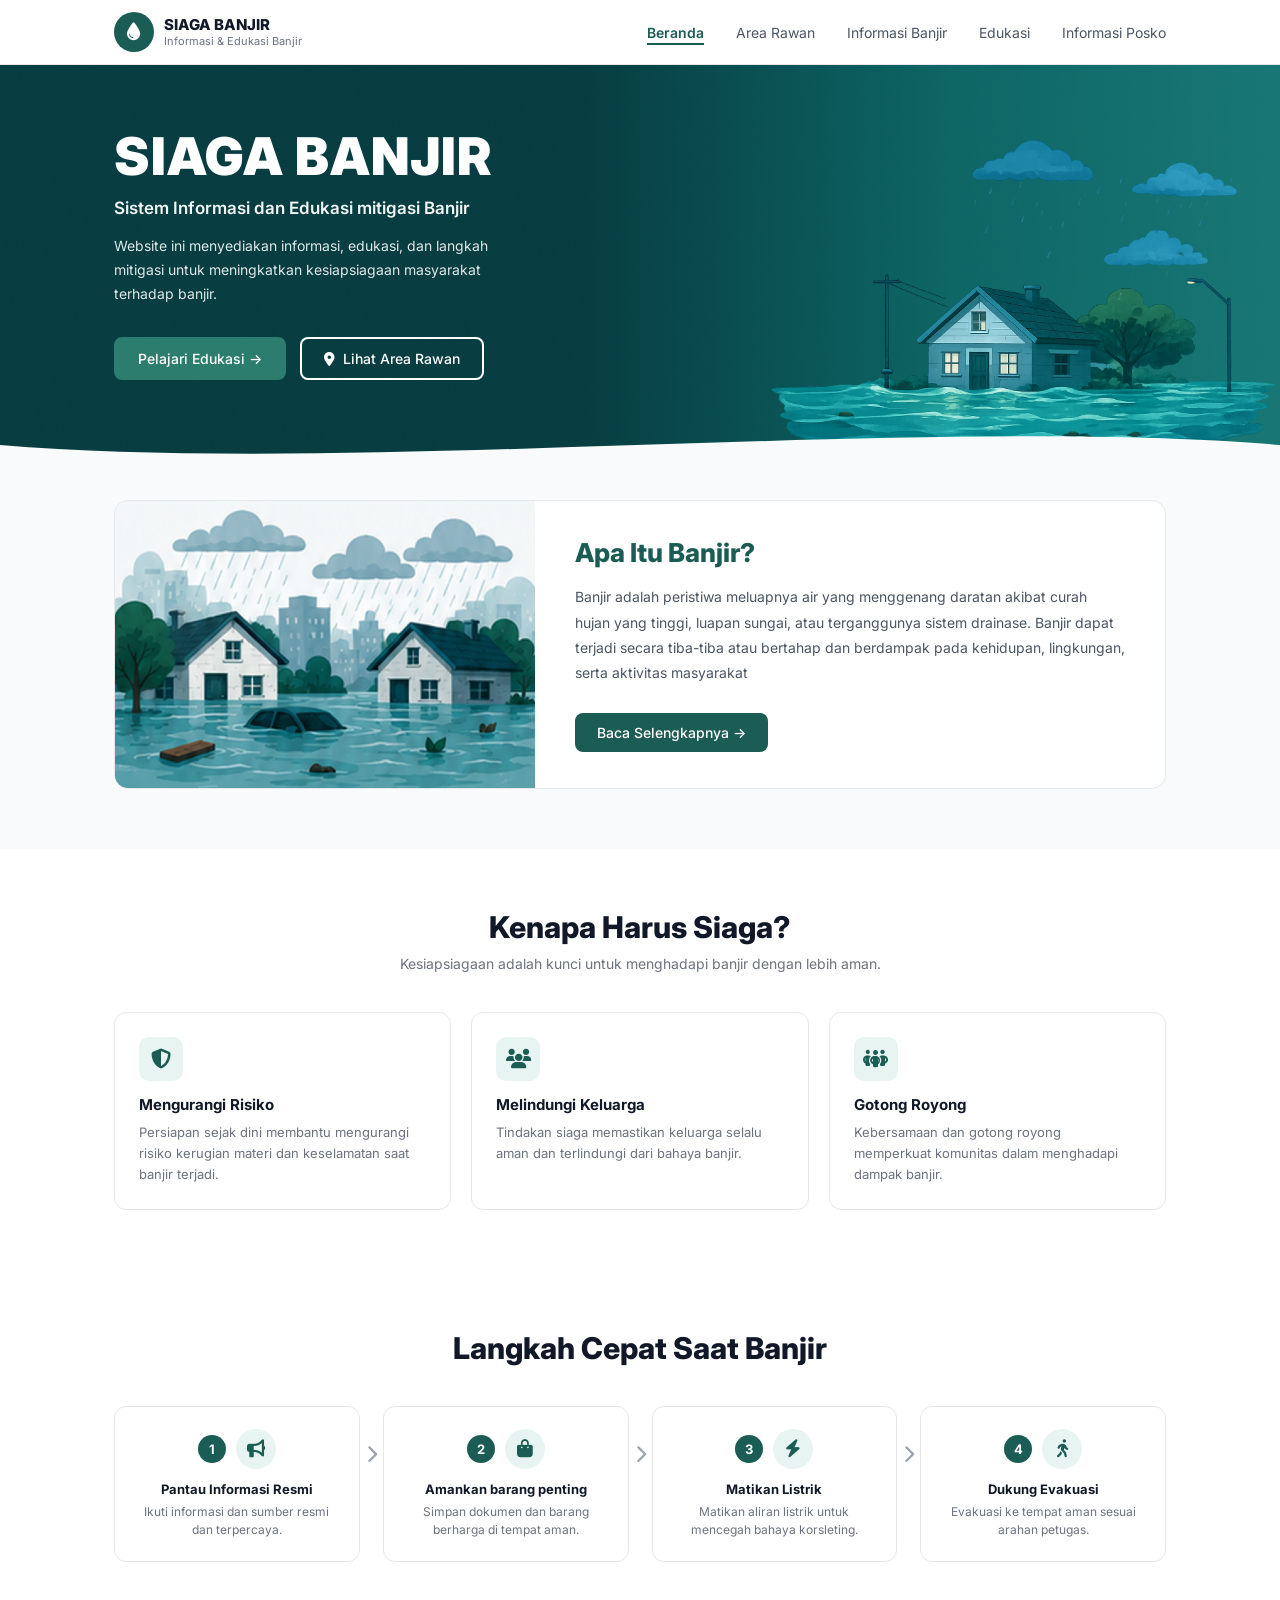
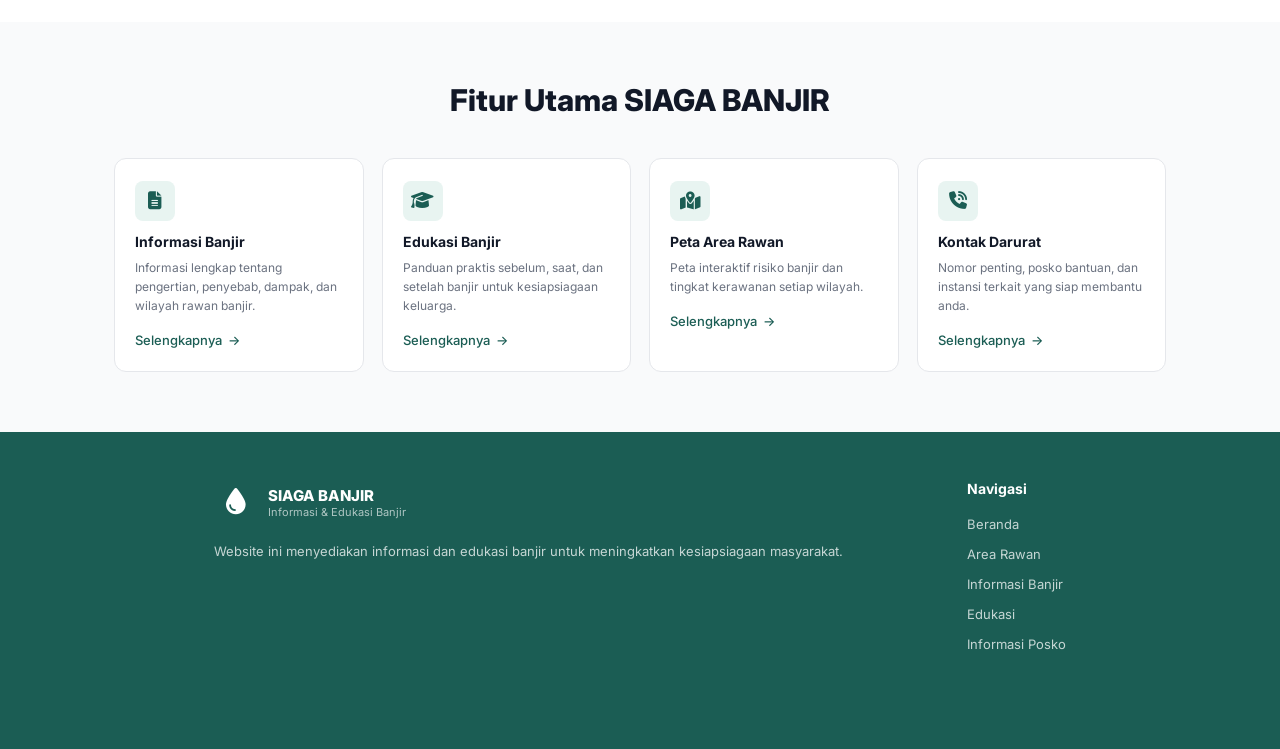
==== index.html @ dd025c6f "Initial commit Created from https://vercel.com/new" ====
<!DOCTYPE html>
<html lang="id">
<head>
  <meta charset="UTF-8" />
  <meta name="viewport" content="width=device-width, initial-scale=1.0" />
  <title>Siaga Banjir - Informasi & Edukasi Banjir</title>
  <link rel="stylesheet" href="https://cdnjs.cloudflare.com/ajax/libs/font-awesome/6.5.0/css/all.min.css" />
  <link rel="stylesheet" href="style.css" />
</head>
<body>

  <div id="navbar-placeholder"></div>

<!-- ── Hero ── -->
<section class="hero">
  <img class="hero-bg-img" src="image/background-banner.png" alt="Background Banner"/>
  <img class="hero-overlay-img" src="image/icbanner-beranda.png" alt="Banner Rumah"/>
  <div class="hero-inner">
    <div class="hero-content">
      <h1>SIAGA BANJIR</h1>
      <h2>Sistem Informasi dan Edukasi mitigasi Banjir</h2>
      <p>
        Website ini menyediakan informasi, edukasi,
        dan langkah mitigasi untuk meningkatkan
        kesiapsiagaan masyarakat terhadap banjir.
      </p>
      <div class="hero-buttons">
        <a href="edukasi.html" class="btn-primary">Pelajari Edukasi →</a>
        <a href="area-rawan.html" class="btn-outline-white"><i class="fa-solid fa-location-dot"></i> Lihat Area Rawan</a>
      </div>
    </div>
  </div>
  <div class="hero-wave">
    <svg viewBox="0 0 1440 55" xmlns="http://www.w3.org/2000/svg" preserveAspectRatio="none">
      <path d="M0,30 C400,60 1040,0 1440,30 L1440,55 L0,55 Z" fill="#f9fafb"/>
    </svg>
  </div>
</section>

<!-- ── Apa Itu Banjir ── -->
<section class="about-section">
  <div class="about-inner">
    <div class="about-card">
      <div class="about-image">
        <img src="image/card-beranda.png" alt="Ilustrasi banjir"/>
      </div>
      <div class="about-content">
        <h2>Apa Itu Banjir?</h2>
        <p>
          Banjir adalah peristiwa meluapnya air yang menggenang daratan akibat curah hujan
          yang tinggi, luapan sungai, atau terganggunya sistem drainase. Banjir dapat terjadi secara
          tiba-tiba atau bertahap dan berdampak pada kehidupan, lingkungan, serta aktivitas
          masyarakat
        </p>
        <a href="informasi-banjir.html" class="btn-dark-teal">
          Baca Selengkapnya →
        </a>
      </div>
    </div>
  </div>
</section>

  <!-- ── Kenapa Harus Siaga ── -->
  <section class="why-section">
    <div class="why-inner">
      <div class="section-header">
        <h2>Kenapa Harus Siaga?</h2>
        <p>Kesiapsiagaan adalah kunci untuk menghadapi banjir dengan lebih aman.</p>
      </div>
      <div class="why-grid">
        <div class="why-card">
          <div class="why-card-icon">
            <i class="fa-solid fa-shield-halved"></i>
          </div>
          <h3>Mengurangi Risiko</h3>
          <p>Persiapan sejak dini membantu mengurangi risiko kerugian materi dan keselamatan saat banjir terjadi.</p>
        </div>
        <div class="why-card">
          <div class="why-card-icon">
            <i class="fa-solid fa-users"></i>
          </div>
          <h3>Melindungi Keluarga</h3>
          <p>Tindakan siaga memastikan keluarga selalu aman dan terlindungi dari bahaya banjir.</p>
        </div>
        <div class="why-card">
          <div class="why-card-icon">
            <i class="fa-solid fa-people-group"></i>
          </div>
          <h3>Gotong Royong</h3>
          <p>Kebersamaan dan gotong royong memperkuat komunitas dalam menghadapi dampak banjir.</p>
        </div>
      </div>
    </div>
  </section>

  <!-- ── Langkah Cepat ── -->
  <section class="steps-section">
    <div class="steps-inner">
      <div class="section-header">
        <h2>Langkah Cepat Saat Banjir</h2>
      </div>
      <div class="steps-row">
        <div class="step-item">
          <div class="step-header">
            <div class="step-number">1</div>
            <div class="step-icon"><i class="fa-solid fa-bullhorn"></i></div>
          </div>
          <h3>Pantau Informasi Resmi</h3>
          <p>Ikuti informasi dan sumber resmi dan terpercaya.</p>
        </div>
        <div class="step-arrow"><i class="fa-solid fa-chevron-right"></i></div>
        <div class="step-item">
          <div class="step-header">
            <div class="step-number">2</div>
            <div class="step-icon"><i class="fa-solid fa-bag-shopping"></i></div>
          </div>
          <h3>Amankan barang penting</h3>
          <p>Simpan dokumen dan barang berharga di tempat aman.</p>
        </div>
        <div class="step-arrow"><i class="fa-solid fa-chevron-right"></i></div>
        <div class="step-item">
          <div class="step-header">
            <div class="step-number">3</div>
            <div class="step-icon"><i class="fa-solid fa-bolt"></i></div>
          </div>
          <h3>Matikan Listrik</h3>
          <p>Matikan aliran listrik untuk mencegah bahaya korsleting.</p>
        </div>
        <div class="step-arrow"><i class="fa-solid fa-chevron-right"></i></div>
        <div class="step-item">
          <div class="step-header">
            <div class="step-number">4</div>
            <div class="step-icon"><i class="fa-solid fa-person-walking"></i></div>
          </div>
          <h3>Dukung Evakuasi</h3>
          <p>Evakuasi ke tempat aman sesuai arahan petugas.</p>
        </div>
      </div>
    </div>
  </section>

    <!-- ── Fitur Utama ── -->
  <section class="features-section">
    <div class="features-inner">
      <div class="section-header">
        <h2>Fitur Utama SIAGA BANJIR</h2>
      </div>
      <div class="features-grid">
        <div class="feature-card">
          <div class="feature-card-icon">
            <i class="fa-solid fa-file-lines"></i>
          </div>
          <h3>Informasi Banjir</h3>
          <p>Informasi lengkap tentang pengertian, penyebab, dampak, dan wilayah rawan banjir.</p>
          <a href="informasi-banjir.html" class="feature-link">Selengkapnya &nbsp;→</a>
        </div>
        <div class="feature-card">
          <div class="feature-card-icon">
            <i class="fa-solid fa-graduation-cap"></i>
          </div>
          <h3>Edukasi Banjir</h3>
          <p>Panduan praktis sebelum, saat, dan setelah banjir untuk kesiapsiagaan keluarga.</p>
          <a href="edukasi.html" class="feature-link">Selengkapnya &nbsp;→</a>
        </div>
        <div class="feature-card">
          <div class="feature-card-icon">
            <i class="fa-solid fa-map-location-dot"></i>
          </div>
          <h3>Peta Area Rawan</h3>
          <p>Peta interaktif risiko banjir dan tingkat kerawanan setiap wilayah.</p>
          <a href="area-rawan.html" class="feature-link">Selengkapnya &nbsp;→</a>
        </div>
        <div class="feature-card">
          <div class="feature-card-icon">
            <i class="fa-solid fa-phone-volume"></i>
          </div>
          <h3>Kontak Darurat</h3>
          <p>Nomor penting, posko bantuan, dan instansi terkait yang siap membantu anda.</p>
          <a href="informasi-posko.html" class="feature-link">Selengkapnya &nbsp;→</a>
        </div>
      </div>
    </div>
  </section>

  <div id="footer-placeholder"></div>
  <script src="components.js"></script>

</body>
</html>
---- style.css ----
@import url('https://fonts.googleapis.com/css2?family=Inter:wght@400;500;600;700;800;900&display=swap');

* {
  box-sizing: border-box;
  margin: 0;
  padding: 0;
}

body {
  font-family: 'Inter', sans-serif;
  background-color: #ffffff;
  color: #111827;
}

/* ── Navbar ── */
.navbar {
  position: sticky;
  top: 0;
  z-index: 100;
  background: #ffffff;
  border-bottom: 1px solid #e5e7eb;
}

.navbar-inner {
  max-width: 1100px;
  margin: 0 auto;
  padding: 12px 24px;
  display: flex;
  align-items: center;
  justify-content: space-between;
}

.logo-wrap {
  display: flex;
  align-items: center;
  gap: 10px;
  text-decoration: none;
}

.logo-icon {
  width: 40px;
  height: 40px;
  background: #1B5D54;
  border-radius: 50%;
  display: flex;
  align-items: center;
  justify-content: center;
  color: white;
  font-size: 18px;
}

.logo-title {
  font-size: 15px;
  font-weight: 800;
  color: #111827;
  line-height: 1.2;
}

.logo-sub {
  font-size: 11px;
  color: #6b7280;
}

.nav-links {
  list-style: none;
  display: flex;
  gap: 32px;
}

.nav-links a {
  font-size: 14px;
  color: #4b5563;
  text-decoration: none;
  font-weight: 400;
}

.nav-links a:hover {
  color: #1B5D54;
}

.nav-links a.active {
  color: #1B5D54;
  font-weight: 600;
  border-bottom: 2px solid #1B5D54;
  padding-bottom: 2px;
}

/* ── Hero ── */
.hero{
  background-color:#1B5D54;
  position:relative;
  overflow:hidden;
  min-height:350px;
}

/* Background stretch full width */
.hero-bg-img{
  position:absolute;
  inset:0;
  width:100%;
  height:100%;
  object-fit:cover;
  object-position:center;
  display:block;
  z-index:0;
}

/* Overlay object image */
.hero-overlay-img{
  position:absolute;
  right:0;
  bottom:0;
  width:520px;
  height:auto;
  z-index:1;
  pointer-events:none;
}

.hero-inner{
  position:relative;
  z-index:2;
  max-width:1100px;
  margin:0 auto;
  padding:60px 24px 90px;
}

/* Subpage hero */
.hero-subpage{
  min-height:350px;
}

.hero-subpage .hero-bg-img{
  width:100%;
  height:100%;
  object-fit:cover;
  object-position:center;
}

.hero-subpage .hero-overlay-img{
  right:0;
  bottom:0;
  height:100%;
  max-height:350px;
  width:auto;
}

.hero-subpage .hero-inner{
  position:relative;
  z-index:2;
  max-width:1100px;
  margin:0 auto;
  padding:60px 24px 90px;
}

/* Responsive */
@media(max-width:768px){

  .hero{
    min-height:300px;
  }

  .hero-overlay-img{
    width:360px;
    right:0;
  }

  .hero-subpage{
    min-height:300px;
  }

  .hero-inner,
  .hero-subpage .hero-inner{
    padding:40px 24px 70px;
  }

}

.hero-content {
  max-width: 500px;
  color: white;
}

.hero-content h1 {
  font-size: 52px;
  font-weight: 900;
  letter-spacing: 1px;
  margin-bottom: 10px;
}

.hero-content h1.hero-h1-lg {
  font-size: 40px;
  font-weight: 800;
  letter-spacing: 0;
}

.hero-content h2 {
  font-size: 17px;
  font-weight: 600;
  margin-bottom: 16px;
  opacity: 0.95;
}

.hero-content p {
  font-size: 14px;
  line-height: 1.7;
  opacity: 0.88;
  margin-bottom: 32px;
  max-width: 400px;
}

.hero-buttons {
  display: flex;
  gap: 14px;
  flex-wrap: wrap;
}

.btn-primary {
  display: inline-flex;
  align-items: center;
  gap: 6px;
  background-color: #2D7D6F;
  color: white;
  padding: 11px 22px;
  border-radius: 8px;
  font-size: 14px;
  font-weight: 500;
  border: 2px solid #2D7D6F;
  text-decoration: none;
  cursor: pointer;
  transition: background 0.2s;
}

.btn-primary:hover {
  background-color: #1f6a5e;
  border-color: #1f6a5e;
}

.btn-outline-white {
  display: inline-flex;
  align-items: center;
  gap: 8px;
  background-color: transparent;
  color: white;
  padding: 11px 22px;
  border-radius: 8px;
  font-size: 14px;
  font-weight: 500;
  border: 2px solid white;
  text-decoration: none;
  cursor: pointer;
  transition: background 0.2s;
}

.btn-outline-white:hover {
  background-color: rgba(255, 255, 255, 0.1);
}

.hero-wave {
  position: absolute;
  bottom: 0;
  left: 0;
  right: 0;
  line-height: 0;
  pointer-events: none;
  z-index: 2;
}

.hero-wave svg {
  display: block;
  width: 100%;
  height: 55px;
}

/* ── Stats Section ── */
.stats-section {
  background: #f9fafb;
  padding: 50px 0;
}

.stats-inner {
  max-width: 1100px;
  margin: 0 auto;
  padding: 0 24px;
  display: grid;
  grid-template-columns: repeat(4, 1fr);
  gap: 20px;
}

.stat-card {
  background: white;
  border: 1px solid #e5e7eb;
  border-radius: 12px;
  padding: 20px 18px;
  display: flex;
  align-items: flex-start;
  gap: 14px;
}

.stat-icon {
  color: #1B5D54;
  font-size: 32px;
  flex-shrink: 0;
  margin-top: 4px;
}

.stat-label {
  font-size: 13px;
  color: #6b7280;
  margin-bottom: 4px;
}

.stat-value {
  font-size: 30px;
  font-weight: 800;
  color: #111827;
  line-height: 1;
  margin-bottom: 6px;
}

.stat-desc {
  font-size: 12px;
  color: #9ca3af;
  line-height: 1.5;
}

/* ── Apa Itu Banjir ── */
.about-section{
  background:#f9fafb;
  padding:30px 0 60px;
}
 
.about-inner{
  max-width:1100px;
  margin:0 auto;
  padding:0 24px;
}
 
.about-card{
  background:white;
  border:1px solid #e5e7eb;
  border-radius:14px;
  overflow:hidden;
  display:flex;
  align-items:stretch;
}
 
.about-image{
  flex:0 0 420px;
  overflow:hidden;
  background:#dfeaf5;
}
 
.about-image img{
  width:100%;
  height:100%;
  object-fit:cover;
  object-position:center;
  display:block;
}
 
.about-content{
  flex:1;
  padding:36px 40px;
  display:flex;
  flex-direction:column;
  justify-content:center;
}
 
.about-content h2{
  font-size:26px;
  font-weight:800;
  color:#1B5D54;
  margin-bottom:16px;
}
 
.about-content p{
  font-size:14px;
  color:#4b5563;
  line-height:1.8;
  margin-bottom:28px;
}
 
.btn-dark-teal{
  display:inline-flex;
  align-items:center;
  gap:8px;
  background-color:#1B5D54;
  color:white;
  padding:11px 22px;
  border-radius:8px;
  font-size:14px;
  font-weight:500;
  text-decoration:none;
  align-self:flex-start;
  transition:0.2s;
}
 
.btn-dark-teal:hover{
  background-color:#144a42;
}

/* ── Kenapa Harus Siaga ── */
.why-section {
  background: #ffffff;
  padding: 60px 0;
}

.section-header {
  text-align: center;
  margin-bottom: 40px;
}

.section-header h2 {
  font-size: 30px;
  font-weight: 800;
  color: #111827;
  margin-bottom: 10px;
}

.section-header p {
  font-size: 14px;
  color: #6b7280;
}

.why-inner {
  max-width: 1100px;
  margin: 0 auto;
  padding: 0 24px;
}

.why-grid {
  display: grid;
  grid-template-columns: repeat(3, 1fr);
  gap: 20px;
}

.why-card {
  background: white;
  border: 1px solid #e5e7eb;
  border-radius: 12px;
  padding: 24px;
}

.why-card-icon {
  width: 44px;
  height: 44px;
  border-radius: 10px;
  background: #e8f4f1;
  display: flex;
  align-items: center;
  justify-content: center;
  color: #1B5D54;
  font-size: 20px;
  margin-bottom: 14px;
}

.why-card h3 {
  font-size: 15px;
  font-weight: 700;
  color: #111827;
  margin-bottom: 8px;
}

.why-card p {
  font-size: 13px;
  color: #6b7280;
  line-height: 1.6;
}

/* ── Fitur Utama ── */
.features-section {
  background: #f9fafb;
  padding: 60px 0;
}

.features-inner {
  max-width: 1100px;
  margin: 0 auto;
  padding: 0 24px;
}

.features-grid {
  display: grid;
  grid-template-columns: repeat(4, 1fr);
  gap: 18px;
}

.feature-card {
  background: white;
  border: 1px solid #e5e7eb;
  border-radius: 12px;
  padding: 22px 20px;
}

.feature-card-icon {
  width: 40px;
  height: 40px;
  border-radius: 8px;
  background: #e8f4f1;
  display: flex;
  align-items: center;
  justify-content: center;
  color: #1B5D54;
  font-size: 18px;
  margin-bottom: 12px;
}

.feature-card h3 {
  font-size: 14px;
  font-weight: 700;
  color: #111827;
  margin-bottom: 8px;
}

.feature-card p {
  font-size: 12px;
  color: #6b7280;
  line-height: 1.6;
  margin-bottom: 14px;
}

.feature-link {
  font-size: 13px;
  color: #1B5D54;
  font-weight: 500;
  text-decoration: none;
  display: inline-flex;
  align-items: center;
  gap: 5px;
}

.feature-link:hover {
  text-decoration: underline;
}

/* ── Langkah Cepat ── */
.steps-section {
  background: #ffffff;
  padding: 60px 0;
}

.steps-inner {
  max-width: 1100px;
  margin: 0 auto;
  padding: 0 24px;
}

.steps-row {
  display: flex;
  align-items: flex-start;
  gap: 0;
}

.step-item {
  flex: 1;
  background: white;
  border: 1px solid #e5e7eb;
  border-radius: 12px;
  padding: 22px 18px;
  text-align: center;
}

.step-arrow {
  display: flex;
  align-items: center;
  justify-content: center;
  padding: 0 6px;
  margin-top: 40px;
  color: #9ca3af;
  font-size: 18px;
  flex-shrink: 0;
}

.step-header {
  display: flex;
  align-items: center;
  justify-content: center;
  gap: 10px;
  margin-bottom: 12px;
}

.step-number {
  width: 28px;
  height: 28px;
  border-radius: 50%;
  background: #1B5D54;
  color: white;
  font-size: 13px;
  font-weight: 700;
  display: flex;
  align-items: center;
  justify-content: center;
  flex-shrink: 0;
}

.step-icon {
  width: 40px;
  height: 40px;
  border-radius: 50%;
  background: #e8f4f1;
  display: flex;
  align-items: center;
  justify-content: center;
  color: #1B5D54;
  font-size: 18px;
}

.step-item h3 {
  font-size: 13px;
  font-weight: 700;
  color: #111827;
  margin-bottom: 6px;
}

.step-item p {
  font-size: 12px;
  color: #6b7280;
  line-height: 1.5;
}

/* ── Ingat Banner ── */
.reminder-section {
  background: #f9fafb;
  padding: 40px 0;
}

.reminder-inner {
  max-width: 1100px;
  margin: 0 auto;
  padding: 0 24px;
}

.reminder-banner {
  background: #fff8ec;
  border: 1px solid #fde68a;
  border-radius: 14px;
  padding: 24px 30px;
  display: flex;
  align-items: center;
  gap: 24px;
}

.reminder-bell {
  width: 60px;
  height: 60px;
  border-radius: 50%;
  background: #f59e0b;
  display: flex;
  align-items: center;
  justify-content: center;
  color: white;
  font-size: 26px;
  flex-shrink: 0;
}

.reminder-text {
  flex: 1;
}

.reminder-text h3 {
  font-size: 16px;
  font-weight: 700;
  color: #1B5D54;
  margin-bottom: 4px;
}

.reminder-text p {
  font-size: 13px;
  color: #4b5563;
  line-height: 1.5;
}

.reminder-badges {
  display: flex;
  gap: 14px;
  flex-shrink: 0;
}

.reminder-badge {
  background: white;
  border: 1px solid #e5e7eb;
  border-radius: 10px;
  padding: 14px 18px;
  display: flex;
  flex-direction: column;
  align-items: center;
  gap: 6px;
  min-width: 72px;
}

.reminder-badge-icon {
  font-size: 24px;
  color: #4b5563;
}

.reminder-badge-icon.warning {
  color: #f59e0b;
}

.reminder-badge-icon.shield {
  color: #1B5D54;
}

.reminder-badge span {
  font-size: 12px;
  color: #374151;
  font-weight: 500;
}

/* ── Footer ── */
.footer {
  background: #1B5D54;
  color: white;
  padding: 48px 0;
}

.footer-inner {
  max-width: 900px;
  margin: 0 auto;
  padding: 0 24px 48px;
  display: flex;
  justify-content: space-between;
  align-items: flex-start;
  gap: 48px;
}

.footer-logo-wrap {
  display: flex;
  align-items: center;
  gap: 10px;
  margin-bottom: 16px;
}

.footer-logo-icon {
  width: 44px;
  height: 44px;
  color: white;
  font-size: 26px;
  display: flex;
  align-items: center;
  justify-content: center;
}

.footer-logo-title {
  font-size: 15px;
  font-weight: 800;
  color: white;
}

.footer-logo-sub {
  font-size: 11px;
  color: rgba(255,255,255,0.65);
}

.footer-desc {
  font-size: 13px;
  color: rgba(255,255,255,0.75);
  line-height: 1.7;
  margin-bottom: 20px;
}

.footer-socials {
  display: flex;
  gap: 14px;
}

.footer-socials a {
  color: rgba(255,255,255,0.85);
  font-size: 20px;
  text-decoration: none;
  transition: color 0.2s;
}

.footer-socials a:hover {
  color: white;
}

.footer-col h4 {
  font-size: 14px;
  font-weight: 700;
  color: white;
  margin-bottom: 16px;
}

.footer-links {
  list-style: none;
  display: flex;
  flex-direction: column;
  gap: 10px;
}

.footer-links a {
  font-size: 13px;
  color: rgba(255,255,255,0.75);
  text-decoration: none;
  transition: color 0.2s;
}

.footer-links a:hover {
  color: white;
}

.contact-item {
  display: flex;
  align-items: flex-start;
  gap: 10px;
  margin-bottom: 12px;
}

.contact-item i {
  color: rgba(255,255,255,0.85);
  font-size: 15px;
  margin-top: 1px;
  flex-shrink: 0;
}

.contact-item span {
  font-size: 13px;
  color: rgba(255,255,255,0.75);
  line-height: 1.5;
}

.contact-item .email-highlight {
  background: #2D7D6F;
  padding: 2px 8px;
  border-radius: 4px;
  color: white;
  font-size: 13px;
}


/* (hero-slim removed — all heroes now use .hero-img-fill full-bleed) */

/* Map section */
.map-section {
  background: #ffffff;
  padding: 56px 0;
}

.map-section-inner {
  max-width: 1100px;
  margin: 0 auto;
  padding: 0 24px;
}

.map-layout {
  display: flex;
  gap: 28px;
  align-items: flex-start;
  margin-top: 36px;
}

.map-container {
  flex: 1;
  border: 1px solid #e5e7eb;
  border-radius: 12px;
  overflow: hidden;
  height: 380px;
  position: relative;
  z-index: 0;
}

#leaflet-map {
  width: 100%;
  height: 100%;
}

.map-legend {
  width: 220px;
  flex-shrink: 0;
}

.map-legend h3 {
  font-size: 15px;
  font-weight: 700;
  color: #111827;
  margin-bottom: 16px;
}

.legend-item {
  display: flex;
  align-items: flex-start;
  gap: 10px;
  margin-bottom: 18px;
}

.legend-dot {
  width: 18px;
  height: 18px;
  border-radius: 50% 50% 50% 0;
  transform: rotate(-45deg);
  flex-shrink: 0;
  margin-top: 2px;
}

.legend-dot.red    { background: #e53e3e; }
.legend-dot.yellow { background: #d97706; }
.legend-dot.green  { background: #16a34a; }

.legend-text h4 {
  font-size: 13px;
  font-weight: 700;
  margin-bottom: 3px;
}

.legend-text h4.red    { color: #e53e3e; }
.legend-text h4.yellow { color: #d97706; }
.legend-text h4.green  { color: #16a34a; }

.legend-text p {
  font-size: 12px;
  color: #6b7280;
  line-height: 1.5;
}

/* Informasi Tingkat Risiko */
.risk-info-section {
  background: #f9fafb;
  padding: 60px 0;
}

.risk-info-inner {
  max-width: 1100px;
  margin: 0 auto;
  padding: 0 24px;
}

.risk-section-title {
  text-align: center;
  font-size: 28px;
  font-weight: 800;
  color: #1B5D54;
  text-decoration: underline;
  text-underline-offset: 5px;
  margin-bottom: 32px;
}

.risk-cards-grid {
  display: grid;
  grid-template-columns: repeat(3, 1fr);
  gap: 20px;
}

.risk-card {
  background: white;
  border: 1px solid #e5e7eb;
  border-radius: 12px;
  padding: 22px;
}

.risk-card-header {
  display: flex;
  align-items: center;
  gap: 12px;
  margin-bottom: 16px;
}

.risk-card-icon {
  width: 44px;
  height: 44px;
  border-radius: 10px;
  display: flex;
  align-items: center;
  justify-content: center;
  font-size: 20px;
  flex-shrink: 0;
}

.risk-card-icon.red    { background: #fef2f2; color: #e53e3e; }
.risk-card-icon.yellow { background: #fffbeb; color: #d97706; }
.risk-card-icon.green  { background: #f0fdf4; color: #16a34a; }

.risk-card-header h3 {
  font-size: 15px;
  font-weight: 700;
}

.risk-card-header h3.red    { color: #e53e3e; }
.risk-card-header h3.yellow { color: #d97706; }
.risk-card-header h3.green  { color: #16a34a; }

.risk-bullet-list {
  list-style: none;
  display: flex;
  flex-direction: column;
  gap: 7px;
}

.risk-bullet-list li {
  display: flex;
  align-items: flex-start;
  gap: 8px;
  font-size: 13px;
  color: #4b5563;
}

.risk-bullet-list li i {
  font-size: 13px;
  flex-shrink: 0;
  margin-top: 1px;
}

.risk-bullet-list li i.red    { color: #e53e3e; }
.risk-bullet-list li i.yellow { color: #d97706; }
.risk-bullet-list li i.green  { color: #16a34a; }

/* Data Daerah Terdampak */
.data-section {
  background: #ffffff;
  padding: 60px 0;
}

.data-section-inner {
  max-width: 1100px;
  margin: 0 auto;
  padding: 0 24px;
}

.data-section-header {
  text-align: center;
  margin-bottom: 36px;
}

.data-section-header h2 {
  font-size: 28px;
  font-weight: 800;
  color: #111827;
  margin-bottom: 8px;
}

.data-section-header p {
  font-size: 14px;
  color: #6b7280;
}

.data-table-wrap {
  border: 1px solid #e5e7eb;
  border-radius: 12px;
  overflow: hidden;
}

.data-table {
  width: 100%;
  border-collapse: collapse;
}

.data-table thead tr {
  background: #1B5D54;
  color: white;
}

.data-table thead th {
  padding: 14px 20px;
  font-size: 14px;
  font-weight: 600;
  text-align: left;
}

.data-table tbody tr {
  border-bottom: 1px solid #f3f4f6;
}

.data-table tbody tr:last-child {
  border-bottom: none;
}

.data-table tbody td {
  padding: 14px 20px;
  font-size: 13px;
  color: #374151;
}

.data-table tbody td:first-child {
  font-weight: 600;
  color: #111827;
}

.badge-tinggi   { color: #e53e3e; font-weight: 700; }
.badge-sedang   { color: #d97706; font-weight: 700; }
.badge-rendah   { color: #16a34a; font-weight: 700; }
.status-sering  { color: #e53e3e; font-weight: 600; }
.status-kadang  { color: #d97706; font-weight: 600; }
.status-jarang  { color: #16a34a; font-weight: 600; }

.data-footnote {
  font-size: 12px;
  color: #9ca3af;
  margin-top: 10px;
  font-style: italic;
}

/* Waspada Banner */
.waspada-section {
  background: #f9fafb;
  padding: 40px 0;
}

.waspada-inner {
  max-width: 1100px;
  margin: 0 auto;
  padding: 0 24px;
}

.waspada-banner {
  background: #eef6f5;
  border: 1px solid #b2d8d2;
  border-radius: 14px;
  padding: 24px 32px;
  display: flex;
  align-items: center;
  gap: 22px;
}

.waspada-icon {
  font-size: 42px;
  color: #1B5D54;
  flex-shrink: 0;
}

.waspada-text h3 {
  font-size: 17px;
  font-weight: 700;
  color: #1B5D54;
  margin-bottom: 6px;
}

.waspada-text p {
  font-size: 13px;
  color: #4b5563;
  line-height: 1.6;
}

/* ════════════════════════════════════
   Informasi Banjir page styles
   ════════════════════════════════════ */

/* Apa Itu Banjir - two column layout */
.apa-banjir-section {
  background: #ffffff;
  padding: 60px 0;
}

.apa-banjir-inner {
  max-width: 1100px;
  margin: 0 auto;
  padding: 0 24px;
}

.apa-banjir-inner h2 {
  text-align: center;
  font-size: 28px;
  font-weight: 800;
  color: #1B5D54;
  margin-bottom: 36px;
}

.apa-banjir-layout {
  display: flex;
  gap: 40px;
  align-items: center;
}

.apa-banjir-text {
  flex: 1;
}

.apa-banjir-text p {
  font-size: 14px;
  color: #4b5563;
  line-height: 1.85;
  text-align: justify;
}

.apa-banjir-img {
  flex:0 0 320px;
  display:flex;
  justify-content:center;
  align-items:center;
}

.apa-banjir-img img {
  width:100%;
  max-width:320px;
  height:auto;
  object-fit:contain;
  border-radius:12px;
  display:block;
}

/* Penyebab Banjir */
.penyebab-section {
  background: #f9fafb;
  padding: 60px 0;
}

.penyebab-inner {
  max-width: 1100px;
  margin: 0 auto;
  padding: 0 24px;
}

.penyebab-inner h2 {
  text-align: center;
  font-size: 28px;
  font-weight: 800;
  color: #1B5D54;
  margin-bottom: 36px;
}

.penyebab-grid {
  display: grid;
  grid-template-columns: repeat(6, 1fr);
  gap: 16px;
}

.penyebab-card {
  background: white;
  border: 1px solid #e5e7eb;
  border-radius: 12px;
  padding: 18px 14px;
  text-align: left;
  display: flex;
  flex-direction: column;
}

.penyebab-card-img{
  width:100%;
  height:120px;
  object-fit:contain;
  object-position:center;
  display:block;
  margin-bottom:16px;
}

.penyebab-card h3 {
  font-size: 13px;
  font-weight: 700;
  color: #111827;
  margin-bottom: 6px;
}

.penyebab-card p {
  font-size: 12px;
  color: #6b7280;
  line-height: 1.55;
}

/* Dampak Banjir */
.dampak-section {
  background: #ffffff;
  padding: 60px 0;
}

.dampak-inner {
  max-width: 1100px;
  margin: 0 auto;
  padding: 0 24px;
}

.dampak-inner h2 {
  text-align: center;
  font-size: 28px;
  font-weight: 800;
  color: #1B5D54;
  margin-bottom: 36px;
}

.dampak-grid {
  display: grid;
  grid-template-columns: repeat(4, 1fr);
  gap: 18px;
}

.dampak-card {
  background: white;
  border: 1px solid #e5e7eb;
  border-radius: 12px;
  padding: 22px 18px;
  display: flex;
  align-items: flex-start;
  gap: 14px;
}

.dampak-icon {
  width: 44px;
  height: 44px;
  border-radius: 10px;
  display: flex;
  align-items: center;
  justify-content: center;
  font-size: 20px;
  flex-shrink: 0;
}

.dampak-icon.red    { background: #fef2f2; color: #e53e3e; }
.dampak-icon.yellow { background: #fffbeb; color: #d97706; }
.dampak-icon.green  { background: #f0fdf4; color: #16a34a; }
.dampak-icon.teal   { background: #e8f4f1; color: #1B5D54; }

.dampak-card h3 {
  font-size: 14px;
  font-weight: 700;
  color: #111827;
  margin-bottom: 6px;
}

.dampak-card p {
  font-size: 12px;
  color: #6b7280;
  line-height: 1.6;
}

/* Wilayah Rawan Banjir table */
.wilayah-section {
  background: #f9fafb;
  padding: 60px 0;
}

.wilayah-inner {
  max-width: 1100px;
  margin: 0 auto;
  padding: 0 24px;
}

.wilayah-inner h2 {
  text-align: center;
  font-size: 28px;
  font-weight: 800;
  color: #111827;
  margin-bottom: 32px;
}

.wilayah-table-wrap {
  border: 1px solid #e5e7eb;
  border-radius: 12px;
  overflow: hidden;
}

.wilayah-table {
  width: 100%;
  border-collapse: collapse;
}

.wilayah-table thead tr {
  background: #1B5D54;
  color: white;
}

.wilayah-table thead th {
  padding: 14px 20px;
  font-size: 14px;
  font-weight: 600;
  text-align: left;
}

.wilayah-table tbody tr {
  border-bottom: 1px solid #f3f4f6;
  background: white;
}

.wilayah-table tbody tr:last-child {
  border-bottom: none;
}

.wilayah-table tbody td {
  padding: 16px 20px;
  font-size: 13px;
  color: #374151;
  vertical-align: middle;
}

.wilayah-table tbody td:last-child {
  color: #6b7280;
}

.wilayah-jenis {
  display: flex;
  align-items: center;
  gap: 10px;
}

.wilayah-jenis-icon {
  width: 36px;
  height: 36px;
  background: #e8f4f1;
  border-radius: 8px;
  display: flex;
  align-items: center;
  justify-content: center;
  color: #1B5D54;
  font-size: 16px;
  flex-shrink: 0;
}

.wilayah-jenis span {
  font-weight: 600;
  color: #111827;
  font-size: 13px;
}

/* CTA Banner - informasi banjir */
.cta-section {
  background: #ffffff;
  padding: 40px 0 60px;
}

.cta-inner {
  max-width: 1100px;
  margin: 0 auto;
  padding: 0 24px;
}

.cta-banner {
  background: #eef6f5;
  border: 1px solid #b2d8d2;
  border-radius: 14px;
  padding: 28px 32px;
  display: flex;
  align-items: center;
  gap: 22px;
}

.cta-icon {
  font-size: 44px;
  color: #1B5D54;
  flex-shrink: 0;
}

.cta-text {
  flex: 1;
}

.cta-text h3 {
  font-size: 18px;
  font-weight: 700;
  color: #1B5D54;
  margin-bottom: 8px;
}

.cta-text p {
  font-size: 13px;
  color: #4b5563;
  line-height: 1.6;
}

.cta-right {
  display: flex;
  flex-direction: column;
  align-items: flex-end;
  gap: 12px;
  flex-shrink: 0;
}

.cta-dots {
  font-size: 18px;
  color: #9ca3af;
  letter-spacing: 3px;
}

.btn-cta-teal {
  display: inline-flex;
  align-items: center;
  gap: 8px;
  background-color: #1B5D54;
  color: white;
  padding: 11px 20px;
  border-radius: 8px;
  font-size: 14px;
  font-weight: 500;
  text-decoration: none;
  white-space: nowrap;
  transition: background 0.2s;
}

.btn-cta-teal:hover {
  background-color: #154a43;
}

/* ════════════════════════════════════
   Informasi Posko page styles
════════════════════════════════════ */

.nomer-section{
  background:#f9fafb;
  padding:60px 0;
}

.nomer-inner{
  max-width:1100px;
  margin:0 auto;
  padding:0 24px;
}

.nomer-inner h2{
  text-align:center;
  font-size:28px;
  font-weight:800;
  color:#1B5D54;
  margin-bottom:10px;
}

.nomer-inner .nomer-sub{
  text-align:center;
  font-size:14px;
  color:#6b7280;
  margin-bottom:36px;
}

.nomer-grid{
  display:grid;
  grid-template-columns:repeat(3,1fr);
  gap:16px;
}

.nomer-card{
  background:white;
  border:1px solid #e5e7eb;
  border-radius:12px;
  padding:20px 18px;
  display:flex;
  align-items:center;
  gap:16px;
}

.nomer-card-icon{
  width:52px;
  height:52px;
  flex-shrink:0;
  display:flex;
  align-items:center;
  justify-content:center;
}

.nomer-card-icon img{
  width:100%;
  height:100%;
  object-fit:contain;
  display:block;
}

/* Icon warna bawaan font-awesome */
.nomer-card-icon.red{
  border-radius:50%;
  background:#fef2f2;
  color:#e53e3e;
  font-size:22px;
}

.nomer-card-icon.orange{
  border-radius:50%;
  background:#fff7ed;
  color:#ea580c;
  font-size:22px;
}

.nomer-card-icon.blue{
  border-radius:50%;
  background:#eff6ff;
  color:#2563eb;
  font-size:22px;
}

.nomer-card h3{
  font-size:22px;
  font-weight:800;
  color:#111827;
  margin-bottom:2px;
  line-height:1;
}

.nomer-card p{
  font-size:13px;
  color:#6b7280;
}

/* Lokasi Posko */
.lokasi-section {
  background: #ffffff;
  padding: 60px 0;
}

.lokasi-inner {
  max-width: 1100px;
  margin: 0 auto;
  padding: 0 24px;
}

.lokasi-inner h2 {
  text-align: center;
  font-size: 28px;
  font-weight: 800;
  color: #111827;
  margin-bottom: 10px;
}

.lokasi-inner .lokasi-sub {
  text-align: center;
  font-size: 14px;
  color: #6b7280;
  margin-bottom: 32px;
}

.lokasi-table-wrap {
  border: 1px solid #e5e7eb;
  border-radius: 12px;
  overflow: hidden;
  margin-bottom: 20px;
}

.lokasi-table {
  width: 100%;
  border-collapse: collapse;
}

.lokasi-table thead tr {
  background: #e8f0f7;
}

.lokasi-table thead th {
  padding: 12px 20px;
  font-size: 13px;
  font-weight: 600;
  color: #374151;
  text-align: left;
}

.lokasi-table tbody tr {
  border-top: 1px solid #f3f4f6;
  background: white;
  height: 70px;
}

.lokasi-table tbody td {
  padding: 14px 20px;
  font-size: 13px;
  color: #374151;
}

.lokasi-table tbody td:first-child {
  font-weight: 600;
  color: #111827;
}

.pagination-wrap {
  display: flex;
  justify-content: center;
  align-items: center;
  gap: 6px;
  margin: 20px 0;
}

.pg-btn {
  padding: 7px 0;
  min-width: 36px;
  border: 1px solid #d1d5db;
  border-radius: 8px;
  background: white;
  color: #374151;
  font-size: 13px;
  font-weight: 400;
  cursor: pointer;
  transition: background 0.2s, color 0.2s;
  text-align: center;
}

.pg-btn:hover:not(:disabled) {
  background: var(--teal);
  color: white;
  border-color: var(--teal);
}

.pg-btn.pg-active {
  background: var(--teal);
  color: white;
  border-color: var(--teal);
  font-weight: 400;
}

.pg-btn:disabled {
  opacity: 0.35;
  cursor: default;
}

.peta-posko-banner {
  background: #eef6f5;
  border: 1px solid #b2d8d2;
  border-radius: 12px;
  padding: 18px 24px;
  display: flex;
  align-items: center;
  gap: 16px;
}

.peta-posko-icon {
  font-size: 28px;
  color: #1B5D54;
  flex-shrink: 0;
}

.peta-posko-text {
  flex: 1;
}

.peta-posko-text h4 {
  font-size: 14px;
  font-weight: 700;
  color: #1B5D54;
  margin-bottom: 3px;
}

.peta-posko-text p {
  font-size: 12px;
  color: #6b7280;
  line-height: 1.5;
}

.btn-peta {
  display: inline-flex;
  align-items: center;
  gap: 6px;
  background: #1B5D54;
  color: white;
  padding: 10px 18px;
  border-radius: 8px;
  font-size: 13px;
  font-weight: 500;
  text-decoration: none;
  white-space: nowrap;
  transition: background 0.2s;
  flex-shrink: 0;
}

.btn-peta:hover {
  background: #154a43;
}

/* Instansi Terkait */
.instansi-section {
  background: #f9fafb;
  padding: 60px 0;
}

.instansi-inner {
  max-width: 1100px;
  margin: 0 auto;
  padding: 0 24px;
}

.instansi-inner h2 {
  text-align: center;
  font-size: 28px;
  font-weight: 800;
  color: #111827;
  margin-bottom: 10px;
}

.instansi-inner .instansi-sub {
  text-align: center;
  font-size: 14px;
  color: #6b7280;
  margin-bottom: 36px;
}

.instansi-grid {
  display: grid;
  grid-template-columns: repeat(3, 1fr);
  gap: 16px;
}

.instansi-card {
  background: white;
  border: 1px solid #e5e7eb;
  border-radius: 12px;
  padding: 20px 18px;
  display: flex;
  align-items: center;
  gap: 14px;
}

.instansi-logo{
  width:52px;
  height:52px;
  flex-shrink:0;
  display:flex;
  align-items:center;
  justify-content:center;
  overflow:visible;
  background:transparent;
}

.instansi-logo img{
  width:100%;
  height:100%;
  object-fit:contain;
  display:block;
}

.instansi-card h3 {
  font-size: 14px;
  font-weight: 700;
  color: #111827;
  margin-bottom: 3px;
}

.instansi-card p {
  font-size: 12px;
  color: #6b7280;
  line-height: 1.5;
}

/* ════════════════════════════════════
   Edukasi page styles
   ════════════════════════════════════ */

.cara-section {
  background: #ffffff;
  padding: 60px 0 40px;
}

.cara-inner {
  max-width: 1100px;
  margin: 0 auto;
  padding: 0 24px;
  text-align: center;
}

.cara-inner h2 {
  font-size: 28px;
  font-weight: 800;
  color: #1B5D54;
  margin-bottom: 10px;
}

.cara-inner p {
  font-size: 14px;
  color: #6b7280;
  line-height: 1.6;
}

/* Alternating step cards */
.steps-cards-section {
  background: #ffffff;
  padding: 20px 0 60px;
}

.steps-cards-inner {
  max-width: 1100px;
  margin: 0 auto;
  padding: 0 24px;
  display: flex;
  flex-direction: column;
  gap: 20px;
}

.edu-card {
  border: 1px solid #e5e7eb;
  border-radius: 14px;
  overflow: hidden;
  display: flex;
  min-height: 260px;
}

.edu-card.bg-light {
  background: #e8f0f7;
}

.edu-card.bg-white {
  background: #ffffff;
}

.edu-card-image {
  flex:0 0 280px;
  height:260px;
  overflow:hidden;
  background:#dfeaf5;
}

.edu-card-image img {
  width:100%;
  height:100%;
  object-fit:cover;
  object-position:center;
  display:block;
  background:transparent;
  transform:scale(1.03);
}

.edu-card-body {
  flex: 1;
  padding: 32px 36px;
  display: flex;
  flex-direction: column;
  justify-content: center;
}

.edu-card-body h3 {
  font-size: 20px;
  font-weight: 800;
  color: #111827;
  margin-bottom: 8px;
}

.edu-card-body .edu-desc {
  font-size: 13px;
  color: #6b7280;
  margin-bottom: 18px;
  line-height: 1.5;
}

.edu-checklist {
  list-style: none;
  display: flex;
  flex-direction: column;
  gap: 9px;
}

.edu-checklist li {
  display: flex;
  align-items: flex-start;
  gap: 9px;
  font-size: 13px;
  color: #374151;
}

.edu-checklist li i {
  color: #1B5D54;
  font-size: 16px;
  flex-shrink: 0;
  margin-top: 1px;
}
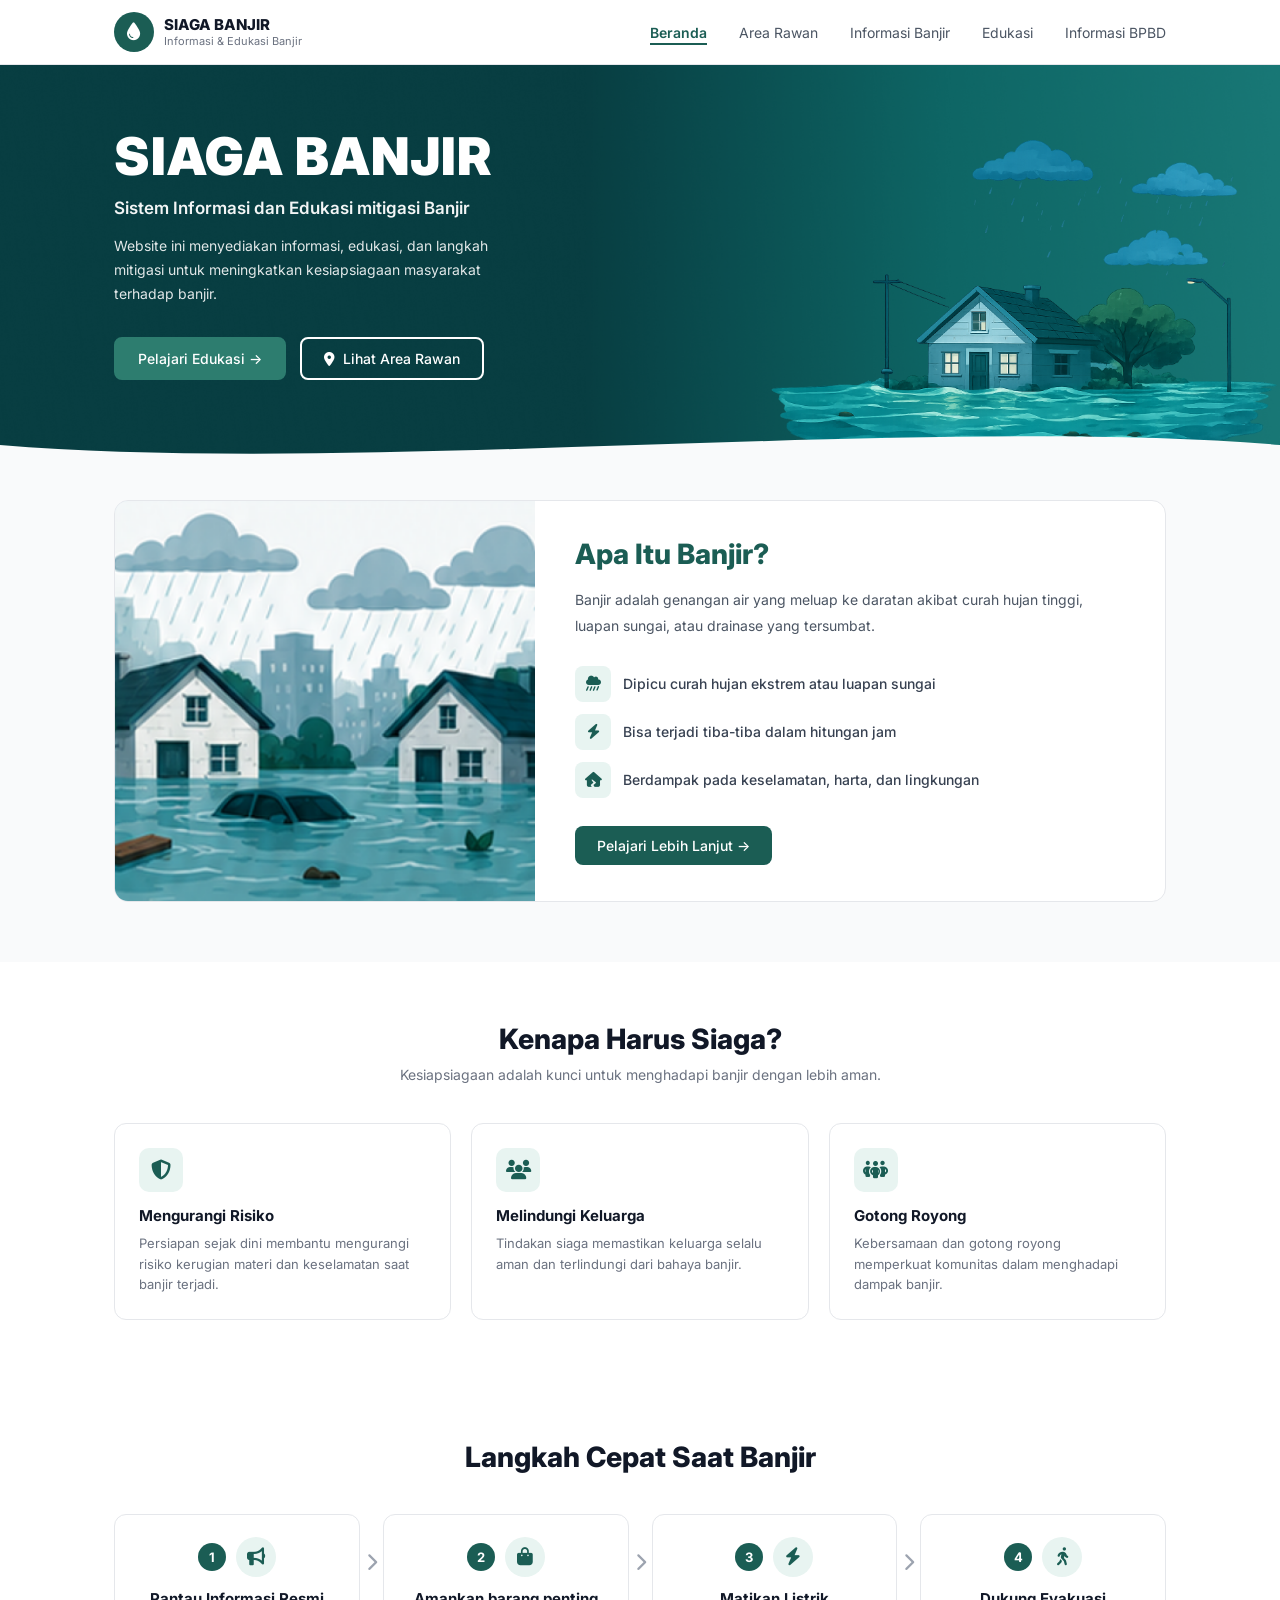
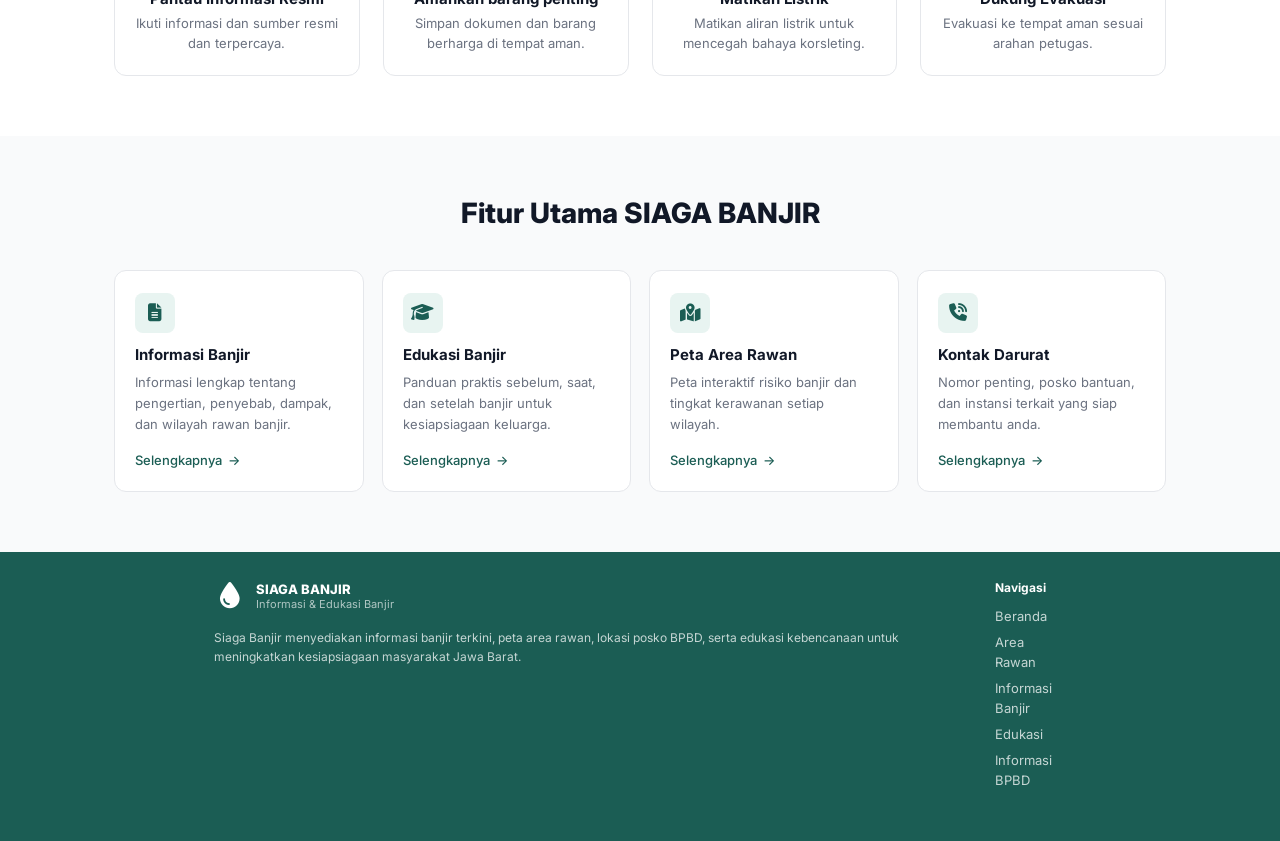
==== commit d76c8897: "update mobile" ====
--- a/index.html
+++ b/index.html
@@ -46,14 +46,23 @@
       </div>
       <div class="about-content">
         <h2>Apa Itu Banjir?</h2>
-        <p>
-          Banjir adalah peristiwa meluapnya air yang menggenang daratan akibat curah hujan
-          yang tinggi, luapan sungai, atau terganggunya sistem drainase. Banjir dapat terjadi secara
-          tiba-tiba atau bertahap dan berdampak pada kehidupan, lingkungan, serta aktivitas
-          masyarakat
-        </p>
+        <p class="about-lead">Banjir adalah genangan air yang meluap ke daratan akibat curah hujan tinggi, luapan sungai, atau drainase yang tersumbat.</p>
+        <ul class="about-points">
+          <li>
+            <span class="about-point-icon"><i class="fa-solid fa-cloud-showers-heavy"></i></span>
+            <span>Dipicu curah hujan ekstrem atau luapan sungai</span>
+          </li>
+          <li>
+            <span class="about-point-icon"><i class="fa-solid fa-bolt"></i></span>
+            <span>Bisa terjadi tiba-tiba dalam hitungan jam</span>
+          </li>
+          <li>
+            <span class="about-point-icon"><i class="fa-solid fa-house-crack"></i></span>
+            <span>Berdampak pada keselamatan, harta, dan lingkungan</span>
+          </li>
+        </ul>
         <a href="informasi-banjir.html" class="btn-dark-teal">
-          Baca Selengkapnya →
+          Pelajari Lebih Lanjut →
         </a>
       </div>
     </div>
--- a/style.css
+++ b/style.css
@@ -1,4 +1,8 @@
 @import url('https://fonts.googleapis.com/css2?family=Inter:wght@400;500;600;700;800;900&display=swap');
+
+:root {
+  --teal: #1B5D54;
+}
 
 * {
   box-sizing: border-box;
@@ -83,6 +87,65 @@
   font-weight: 600;
   border-bottom: 2px solid #1B5D54;
   padding-bottom: 2px;
+}
+
+/* Burger button — hidden on desktop */
+.nav-burger {
+  display: none;
+  flex-direction: column;
+  justify-content: center;
+  gap: 5px;
+  width: 36px;
+  height: 36px;
+  background: none;
+  border: none;
+  cursor: pointer;
+  padding: 4px;
+}
+.nav-burger span {
+  display: block;
+  height: 2px;
+  background: #1B5D54;
+  border-radius: 2px;
+  transition: transform 0.25s, opacity 0.25s;
+}
+.nav-burger.open span:nth-child(1) { transform: translateY(7px) rotate(45deg); }
+.nav-burger.open span:nth-child(2) { opacity: 0; }
+.nav-burger.open span:nth-child(3) { transform: translateY(-7px) rotate(-45deg); }
+
+/* Mobile dropdown menu — hidden by default */
+.nav-mobile-menu {
+  display: none;
+  background: white;
+  border-top: 1px solid #e5e7eb;
+  padding: 0;
+  max-height: 0;
+  overflow: hidden;
+  transition: max-height 0.3s ease, padding 0.3s ease;
+}
+.nav-mobile-menu.open {
+  max-height: 400px;
+  padding: 8px 0 12px;
+}
+.nav-mobile-menu ul {
+  list-style: none;
+  display: flex;
+  flex-direction: column;
+}
+.nav-mobile-menu ul a {
+  display: block;
+  padding: 12px 20px;
+  font-size: 15px;
+  color: #374151;
+  text-decoration: none;
+  font-weight: 400;
+  border-bottom: none;
+}
+.nav-mobile-menu ul a:hover,
+.nav-mobile-menu ul a.active {
+  color: #1B5D54;
+  font-weight: 600;
+  background: #f0faf8;
 }
 
 /* ── Hero ── */
@@ -152,28 +215,6 @@
   padding:60px 24px 90px;
 }
 
-/* Responsive */
-@media(max-width:768px){
-
-  .hero{
-    min-height:300px;
-  }
-
-  .hero-overlay-img{
-    width:360px;
-    right:0;
-  }
-
-  .hero-subpage{
-    min-height:300px;
-  }
-
-  .hero-inner,
-  .hero-subpage .hero-inner{
-    padding:40px 24px 70px;
-  }
-
-}
 
 .hero-content {
   max-width: 500px;
@@ -367,12 +408,49 @@
 }
  
 .about-content h2{
-  font-size:26px;
+  font-size:28px;
   font-weight:800;
   color:#1B5D54;
   margin-bottom:16px;
 }
  
+.about-lead{
+  font-size:14px;
+  color:#4b5563;
+  line-height:1.7;
+  margin-bottom:20px;
+}
+
+.about-points{
+  list-style:none;
+  display:flex;
+  flex-direction:column;
+  gap:12px;
+  margin-bottom:28px;
+}
+
+.about-points li{
+  display:flex;
+  align-items:center;
+  gap:12px;
+  font-size:14px;
+  color:#374151;
+  font-weight:500;
+}
+
+.about-point-icon{
+  width:36px;
+  height:36px;
+  border-radius:8px;
+  background:#e8f4f1;
+  color:#1B5D54;
+  display:flex;
+  align-items:center;
+  justify-content:center;
+  font-size:15px;
+  flex-shrink:0;
+}
+
 .about-content p{
   font-size:14px;
   color:#4b5563;
@@ -411,7 +489,7 @@
 }
 
 .section-header h2 {
-  font-size: 30px;
+  font-size: 28px;
   font-weight: 800;
   color: #111827;
   margin-bottom: 10px;
@@ -506,14 +584,14 @@
 }
 
 .feature-card h3 {
-  font-size: 14px;
+  font-size: 15px;
   font-weight: 700;
   color: #111827;
   margin-bottom: 8px;
 }
 
 .feature-card p {
-  font-size: 12px;
+  font-size: 13px;
   color: #6b7280;
   line-height: 1.6;
   margin-bottom: 14px;
@@ -606,14 +684,14 @@
 }
 
 .step-item h3 {
-  font-size: 13px;
+  font-size: 15px;
   font-weight: 700;
   color: #111827;
   margin-bottom: 6px;
 }
 
 .step-item p {
-  font-size: 12px;
+  font-size: 13px;
   color: #6b7280;
   line-height: 1.5;
 }
@@ -711,13 +789,13 @@
 .footer {
   background: #1B5D54;
   color: white;
-  padding: 48px 0;
+  padding: 28px 0;
 }
 
 .footer-inner {
   max-width: 900px;
   margin: 0 auto;
-  padding: 0 24px 48px;
+  padding: 0 24px 24px;
   display: flex;
   justify-content: space-between;
   align-items: flex-start;
@@ -732,8 +810,8 @@
 }
 
 .footer-logo-icon {
-  width: 44px;
-  height: 44px;
+  width: 32px;
+  height: 32px;
   color: white;
   font-size: 26px;
   display: flex;
@@ -742,7 +820,7 @@
 }
 
 .footer-logo-title {
-  font-size: 15px;
+  font-size: 13px;
   font-weight: 800;
   color: white;
 }
@@ -753,10 +831,10 @@
 }
 
 .footer-desc {
-  font-size: 13px;
+  font-size: 12px;
   color: rgba(255,255,255,0.75);
-  line-height: 1.7;
-  margin-bottom: 20px;
+  line-height: 1.6;
+  margin-bottom: 12px;
 }
 
 .footer-socials {
@@ -776,17 +854,17 @@
 }
 
 .footer-col h4 {
-  font-size: 14px;
+  font-size: 12px;
   font-weight: 700;
   color: white;
-  margin-bottom: 16px;
+  margin-bottom: 10px;
 }
 
 .footer-links {
   list-style: none;
   display: flex;
   flex-direction: column;
-  gap: 10px;
+  gap: 6px;
 }
 
 .footer-links a {
@@ -1147,7 +1225,7 @@
 }
 
 .apa-banjir-inner h2 {
-  text-align: center;
+  display: none; /* h2 sekarang ada di dalam .apa-banjir-text */
   font-size: 28px;
   font-weight: 800;
   color: #1B5D54;
@@ -1164,11 +1242,61 @@
   flex: 1;
 }
 
-.apa-banjir-text p {
+.apa-banjir-text h2 {
+  font-size: 28px;
+  font-weight: 800;
+  color: #111827;
+  margin-bottom: 12px;
+}
+
+.apa-banjir-lead {
   font-size: 14px;
   color: #4b5563;
-  line-height: 1.85;
-  text-align: justify;
+  line-height: 1.75;
+  margin-bottom: 24px;
+}
+
+.apa-banjir-facts {
+  display: flex;
+  flex-direction: column;
+  gap: 14px;
+}
+
+.apa-fact {
+  display: flex;
+  align-items: flex-start;
+  gap: 14px;
+}
+
+.apa-fact-icon {
+  width: 40px;
+  height: 40px;
+  border-radius: 10px;
+  background: #e8f4f1;
+  color: #1B5D54;
+  display: flex;
+  align-items: center;
+  justify-content: center;
+  font-size: 16px;
+  flex-shrink: 0;
+}
+
+.apa-fact div {
+  display: flex;
+  flex-direction: column;
+  gap: 2px;
+}
+
+.apa-fact strong {
+  font-size: 14px;
+  font-weight: 700;
+  color: #111827;
+}
+
+.apa-fact span {
+  font-size: 13px;
+  color: #6b7280;
+  line-height: 1.5;
 }
 
 .apa-banjir-img {
@@ -1508,7 +1636,7 @@
 
 .nomer-grid{
   display:grid;
-  grid-template-columns:repeat(3,1fr);
+  grid-template-columns:repeat(4,1fr);
   gap:16px;
 }
 
@@ -1928,3 +2056,415 @@
   flex-shrink: 0;
   margin-top: 1px;
 }
+
+
+
+
+/* ═══════════════════════════════════════════
+   RESPONSIVE — letakkan di akhir agar override
+   ═══════════════════════════════════════════ */
+
+/* ── Mobile (≤768px) ── */
+@media(max-width:768px){
+
+  /* Cegah horizontal overflow */
+  body{
+    overflow-x:hidden;
+  }
+
+  /* ── Navbar ── */
+  .navbar-inner{
+    padding:0 16px;
+    height:56px;
+  }
+  .nav-links{ display:none; }
+  .nav-burger{ display:flex; }
+  .nav-mobile-menu{ display:block; }
+
+  /* ── Hero ── */
+  .hero{ min-height:240px; }
+  .hero-subpage{ min-height:200px; }
+  .hero-inner,
+  .hero-subpage .hero-inner{
+    padding:28px 20px 56px;
+  }
+  .hero-overlay-img{
+    width:160px;
+    right:0;
+    opacity:0.25;
+  }
+  .hero-content h1{ font-size:24px; }
+  .hero-content h2{ font-size:14px; margin-bottom:10px; }
+  .hero-h1-lg{ font-size:24px !important; }
+  .hero-content p{ font-size:13px; margin-bottom:20px; }
+  .hero-buttons{
+    flex-direction:column;
+    gap:10px;
+  }
+  .hero-buttons .btn-primary,
+  .hero-buttons .btn-outline-white{
+    width:100%;
+    justify-content:center;
+    padding:12px 16px;
+  }
+
+  /* ── Section padding umum ── */
+  .about-section{ padding:24px 0 36px; }
+  .why-section,
+  .features-section,
+  .steps-section{ padding:36px 0; }
+  .reminder-section,
+  .stats-section{ padding:28px 0; }
+
+  .about-inner,
+  .why-inner,
+  .features-inner,
+  .steps-inner,
+  .reminder-inner,
+  .stats-inner,
+  .nomer-inner,
+  .lokasi-inner,
+  .instansi-inner{
+    padding:0 16px;
+  }
+
+  /* Section header */
+  .section-header{ margin-bottom:20px; }
+  .section-header h2{ font-size:20px; }
+  .section-header p{ font-size:13px; }
+
+  /* ── Stats ── */
+  .stats-inner{
+    grid-template-columns:repeat(2,1fr);
+    gap:12px;
+  }
+
+  /* ── Apa Itu Banjir ── */
+  .about-card{ flex-direction:column; }
+  .about-image{
+    flex:none;
+    width:100%;
+    height:180px;
+  }
+  .about-content{
+    padding:20px 16px;
+  }
+  .about-content h2{ font-size:20px; }
+  .about-content p{ font-size:13px; }
+
+  /* ── Kenapa Harus Siaga ── */
+  .why-grid{
+    grid-template-columns:1fr;
+    gap:12px;
+  }
+  .why-card{ padding:18px 16px; }
+
+  /* ── Langkah Cepat ── */
+  .steps-row{
+    flex-direction:column;
+    align-items:stretch;
+    gap:10px;
+  }
+  .step-arrow{ display:none; }
+  .step-item{
+    width:100%;
+    padding:16px;
+  }
+
+  /* ── Fitur Utama ── */
+  .features-grid{
+    grid-template-columns:repeat(2,1fr);
+    gap:12px;
+  }
+  .feature-card{ padding:16px; }
+
+  /* ── Reminder banner ── */
+  .reminder-banner{
+    flex-direction:column;
+    gap:14px;
+    text-align:center;
+    padding:20px 16px;
+  }
+  .reminder-badges{ justify-content:center; }
+  .reminder-bell{
+    width:44px;
+    height:44px;
+    font-size:20px;
+  }
+  .reminder-text h3{ font-size:14px; }
+  .reminder-text p{ font-size:12px; }
+  .reminder-badge{ min-width:60px; }
+
+  /* ── Footer ── */
+  .footer-inner{
+    flex-direction:column;
+    gap:20px;
+    padding:0 16px 20px;
+  }
+
+  /* ── Area Rawan ── */
+  .map-section{ padding:32px 0 24px; }
+  .map-section-inner,
+  .risk-info-inner,
+  .data-section-inner,
+  .waspada-inner{
+    padding:0 16px;
+  }
+  .map-layout{
+    flex-direction:column;
+    gap:0;
+    margin-top:20px;
+  }
+  .map-container{
+    height:320px;
+    border-radius:12px 12px 0 0;
+  }
+  .map-legend{
+    width:100%;
+    border:1px solid #e5e7eb;
+    border-top:none;
+    border-radius:0 0 12px 12px;
+    background:#fff;
+    padding:16px;
+  }
+  .map-legend h3{
+    font-size:13px;
+    margin-bottom:10px;
+  }
+  /* Legend horizontal di mobile */
+  .map-legend .legend-item{
+    display:inline-flex;
+    width:auto;
+    margin-right:16px;
+    margin-bottom:4px;
+  }
+  .risk-info-section{ padding:36px 0; }
+  .risk-section-title{ font-size:20px; }
+  .risk-cards-grid{
+    grid-template-columns:1fr;
+    gap:12px;
+  }
+  .risk-card{ padding:16px; }
+
+  /* Data table → card per baris di mobile */
+  .data-section{ padding:36px 0; }
+  .data-section-header h2{ font-size:20px; }
+  .data-section-header{ margin-bottom:20px; }
+  .data-table-wrap{
+    border:none;
+    border-radius:0;
+    overflow:visible;
+  }
+  .data-table thead{ display:none; }
+  .data-table tbody tr{
+    display:block;
+    background:white;
+    border:1px solid #e5e7eb;
+    border-radius:12px;
+    padding:14px 16px;
+    margin-bottom:12px;
+  }
+  .data-table tbody tr:last-child{
+    margin-bottom:0;
+  }
+  .data-table tbody td{
+    display:flex;
+    justify-content:space-between;
+    align-items:baseline;
+    gap:8px;
+    padding:7px 0;
+    font-size:13px;
+    border-bottom:1px solid #f3f4f6;
+  }
+  .data-table tbody td:last-child{
+    border-bottom:none;
+  }
+  .data-table tbody td::before{
+    content:attr(data-label);
+    font-weight:600;
+    color:#6b7280;
+    font-size:11px;
+    text-transform:uppercase;
+    letter-spacing:0.04em;
+    flex:0 0 auto;
+    white-space:nowrap;
+  }
+  /* Nilai di sisi kanan tidak terpotong */
+  .data-table tbody td > *,
+  .data-table tbody td:not(:first-child){
+    text-align:right;
+    word-break:break-word;
+    flex:1 1 auto;
+  }
+  .data-table tbody td:first-child{
+    font-size:14px;
+    font-weight:700;
+    color:#111827;
+    border-bottom:1px solid #e5e7eb;
+    padding-bottom:10px;
+    margin-bottom:4px;
+    justify-content:flex-start;
+  }
+  .data-table tbody td:first-child::before{ display:none; }
+
+  /* Waspada banner */
+  .waspada-section{ padding:28px 0; }
+  .waspada-banner{
+    flex-direction:column;
+    text-align:center;
+    padding:20px 16px;
+    gap:12px;
+  }
+  .waspada-icon{ font-size:30px; }
+  .waspada-text h3{ font-size:15px; }
+  .waspada-text p{ font-size:13px; }
+  .waspada-text br{ display:none; }
+
+  /* ── Edukasi ── */
+  .cara-section{ padding:32px 0 20px; }
+  .cara-inner{ padding:0 16px; text-align:center; }
+  .cara-inner h2{ font-size:20px; }
+  .cara-inner p{ font-size:13px; }
+  .cara-inner br{ display:none; }
+
+  .steps-cards-section{ padding:12px 0 40px; }
+  .steps-cards-inner{ padding:0 16px; gap:14px; }
+
+  .edu-card{
+    flex-direction:column;
+    min-height:unset;
+    border-radius:12px;
+  }
+  /* Card urutan teks-gambar: balik di mobile agar gambar selalu di atas */
+  .edu-card.bg-white{
+    flex-direction:column-reverse;
+  }
+  .edu-card-image{
+    flex:none;
+    width:100%;
+    height:200px;
+  }
+  .edu-card-body{
+    padding:20px 16px;
+  }
+  .edu-card-body h3{ font-size:16px; margin-bottom:6px; }
+  .edu-card-body .edu-desc{ font-size:13px; margin-bottom:12px; }
+  .edu-checklist li{ font-size:13px; }
+
+  .apa-banjir-layout{
+    flex-direction:column;
+    gap:0;
+  }
+  .apa-banjir-img{
+    flex:none;
+    width:100%;
+    height:220px;
+    overflow:hidden;
+    border-radius:12px 12px 0 0;
+  }
+  .apa-banjir-img img{
+    width:100%;
+    height:100%;
+    object-fit:cover;
+  }
+  .apa-banjir-text{
+    background:#fff;
+    border:1px solid #e5e7eb;
+    border-top:none;
+    border-radius:0 0 12px 12px;
+    padding:20px 16px 24px;
+  }
+  .apa-banjir-text h2{
+    font-size:20px;
+    margin-bottom:8px;
+  }
+  .apa-banjir-lead{
+    font-size:13px;
+    margin-bottom:16px;
+  }
+  .apa-fact-icon{
+    width:34px;
+    height:34px;
+    font-size:14px;
+  }
+  .apa-fact strong{ font-size:13px; }
+  .apa-fact span{ font-size:12px; }
+  .penyebab-grid{
+    grid-template-columns:repeat(3,1fr);
+    gap:10px;
+  }
+  .dampak-grid{
+    grid-template-columns:repeat(2,1fr);
+    gap:12px;
+  }
+  .dampak-card{
+    flex-direction:column;
+    align-items:flex-start;
+    padding:16px 14px;
+    gap:10px;
+  }
+  .dampak-icon{
+    width:38px;
+    height:38px;
+    font-size:16px;
+  }
+  .dampak-card h3{ font-size:13px; }
+  .dampak-card p{ font-size:12px; }
+  .cta-banner{
+    flex-direction:column;
+    gap:14px;
+    text-align:center;
+    padding:20px 16px;
+  }
+  .cta-right{ align-items:center; }
+  .cta-banner h2{ font-size:18px; }
+  .cta-banner p{ font-size:13px; }
+  .wilayah-jenis{ flex-wrap:wrap; gap:8px; }
+
+  /* ── Informasi Posko ── */
+  .nomer-grid{
+    grid-template-columns:repeat(2,1fr);
+    gap:12px;
+  }
+  .nomer-card{ padding:14px 12px; gap:12px; }
+  .nomer-card-icon{
+    width:44px;
+    height:44px;
+    flex-shrink:0;
+  }
+  .nomer-card h3{ font-size:16px; }
+  .lokasi-table-wrap{
+    overflow-x:auto;
+    -webkit-overflow-scrolling:touch;
+  }
+  .lokasi-table{ min-width:520px; }
+  .instansi-grid{
+    grid-template-columns:repeat(2,1fr);
+    gap:12px;
+  }
+}
+
+/* ── Small mobile (≤480px) ── */
+@media(max-width:480px){
+  .stats-inner{
+    grid-template-columns:repeat(2,1fr);
+  }
+  .features-grid{
+    grid-template-columns:1fr;
+  }
+  .penyebab-grid{
+    grid-template-columns:repeat(2,1fr);
+  }
+  .dampak-grid{
+    grid-template-columns:1fr 1fr;
+  }
+  .nomer-grid{
+    grid-template-columns:1fr 1fr;
+  }
+  .instansi-grid{
+    grid-template-columns:1fr;
+  }
+  .hero-content h1{ font-size:20px; }
+  .hero-h1-lg{ font-size:20px !important; }
+  .why-grid{ grid-template-columns:1fr; }
+}
